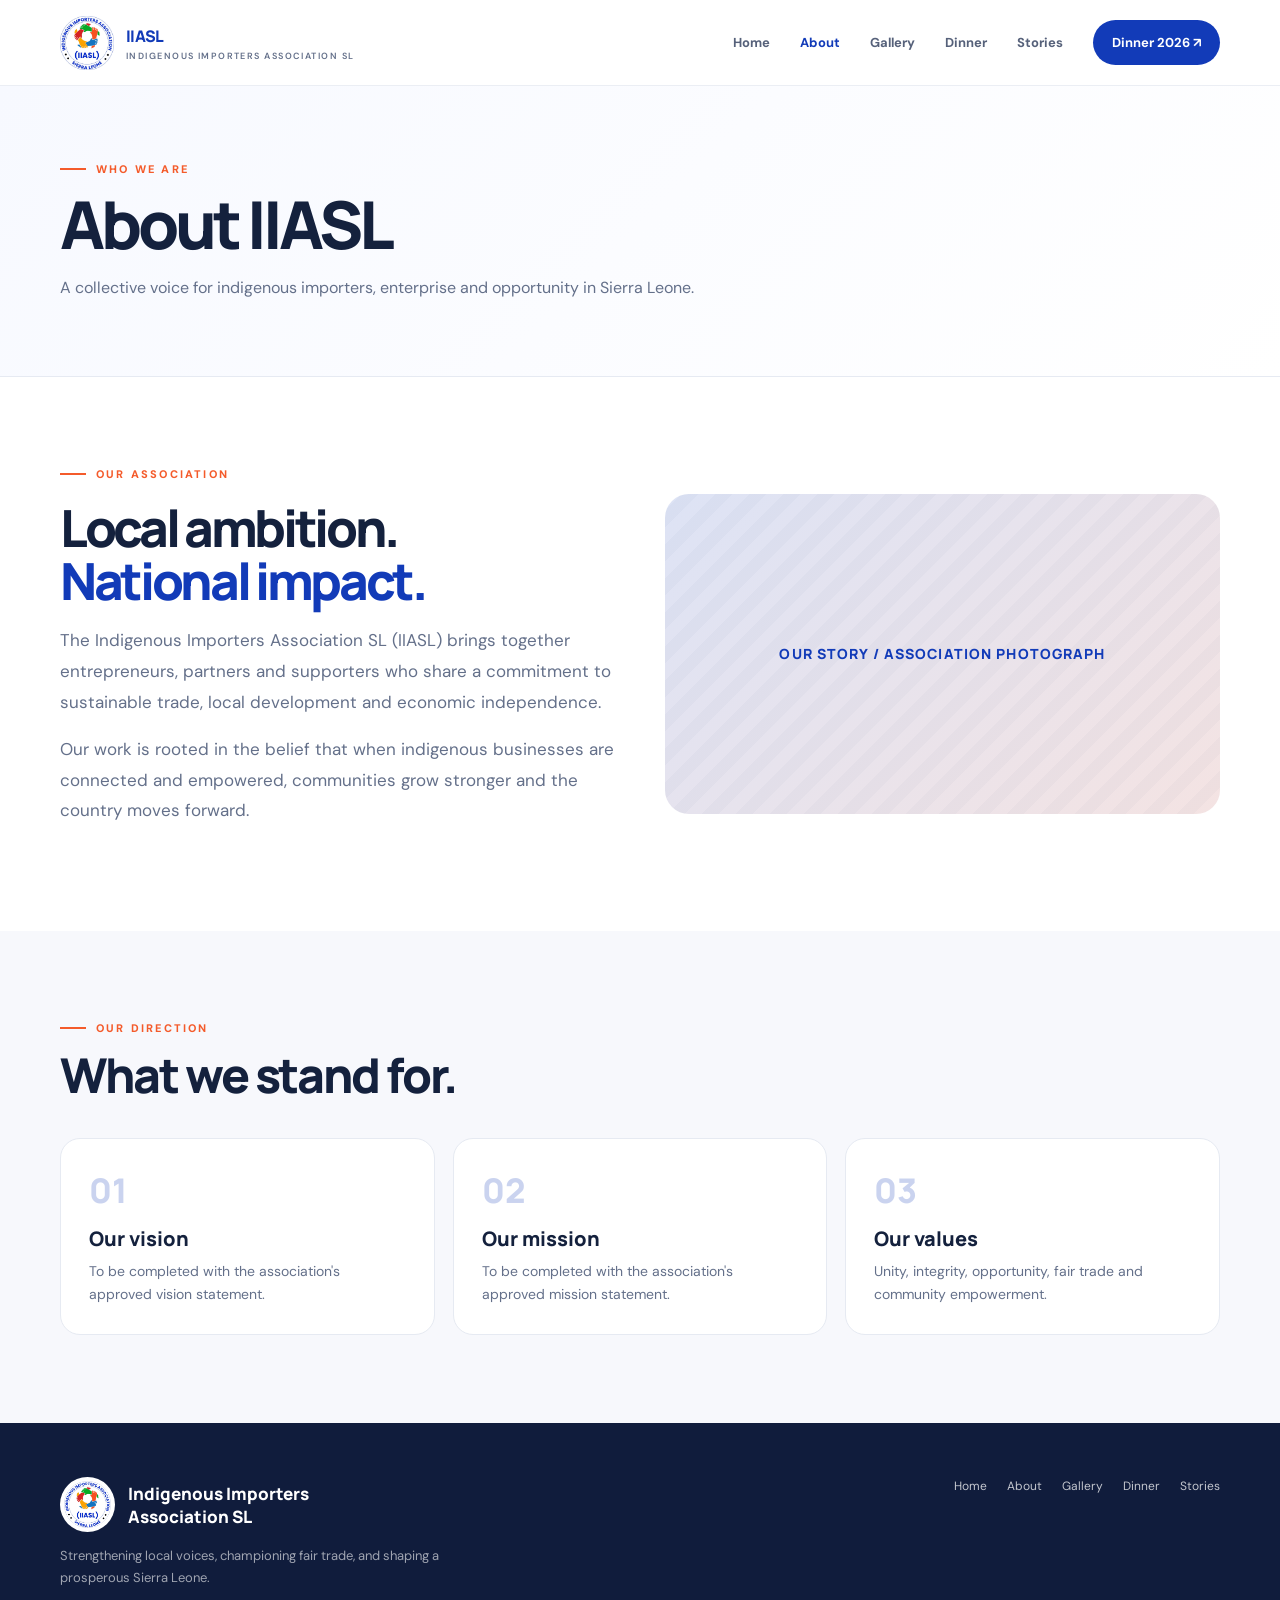
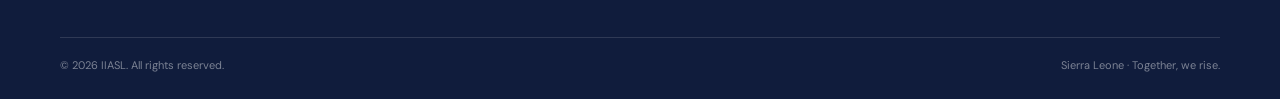
==== about.html @ fd68ba34 "Initial IIASL website layout" ====
<!doctype html><html lang="en"><head><meta charset="utf-8"><meta name="viewport" content="width=device-width,initial-scale=1"><title>About | IIASL</title><link rel="stylesheet" href="assets/styles.css"></head><body>
<header class="site-header"><div class="container header-inner"><a class="brand" href="index.html"><img src="assets/iiasl-logo.jpg" alt="IIASL logo"><span>IIASL<small>INDIGENOUS IMPORTERS ASSOCIATION SL</small></span></a><button class="menu-toggle" aria-label="Open navigation" aria-expanded="false">☰</button><nav class="site-nav"><a href="index.html">Home</a><a class="active" href="about.html">About</a><a href="gallery.html">Gallery</a><a href="dinner.html">Dinner</a><a href="stories.html">Stories</a><a class="nav-cta" href="dinner.html">Dinner 2026 ↗</a></nav></div></header>
<main><section class="page-hero"><div class="container"><div class="eyebrow">Who we are</div><h1>About IIASL</h1><p>A collective voice for indigenous importers, enterprise and opportunity in Sierra Leone.</p></div></section><section class="section"><div class="container content-grid"><div><div class="eyebrow">Our association</div><h2 class="display" style="font-size:clamp(34px,4vw,54px)">Local ambition.<br><span style="color:var(--blue)">National impact.</span></h2><p class="lead">The Indigenous Importers Association SL (IIASL) brings together entrepreneurs, partners and supporters who share a commitment to sustainable trade, local development and economic independence.</p><p class="lead">Our work is rooted in the belief that when indigenous businesses are connected and empowered, communities grow stronger and the country moves forward.</p></div><div class="visual-placeholder">Our story / association photograph</div></div></section><section class="section section-soft"><div class="container"><div class="section-heading"><div><div class="eyebrow">Our direction</div><h2>What we stand for.</h2></div></div><div class="pillars"><article class="pillar"><div class="number">01</div><h3>Our vision</h3><p>To be completed with the association's approved vision statement.</p></article><article class="pillar"><div class="number">02</div><h3>Our mission</h3><p>To be completed with the association's approved mission statement.</p></article><article class="pillar"><div class="number">03</div><h3>Our values</h3><p>Unity, integrity, opportunity, fair trade and community empowerment.</p></article></div></div></section></main>
<footer class="footer"><div class="container"><div class="footer-grid"><div><div class="footer-brand"><img src="assets/iiasl-logo.jpg" alt=""><span>Indigenous Importers<br>Association SL</span></div><p>Strengthening local voices, championing fair trade, and shaping a prosperous Sierra Leone.</p></div><div class="footer-links"><a href="index.html">Home</a><a href="about.html">About</a><a href="gallery.html">Gallery</a><a href="dinner.html">Dinner</a><a href="stories.html">Stories</a></div></div><div class="footer-bottom"><span>© <span data-year></span> IIASL. All rights reserved.</span><span>Sierra Leone · Together, we rise.</span></div></div></footer><script src="assets/site.js"></script></body></html>
---- assets/styles.css ----
@import url('https://fonts.googleapis.com/css2?family=DM+Sans:wght@400;500;600;700&family=Manrope:wght@400;500;600;700;800&display=swap');
:root{--blue:#123bb8;--blue2:#0c2c91;--ink:#14213d;--muted:#64708a;--paper:#f7f8fc;--line:#e6eaf2;--orange:#f45b2b;--green:#13a538;--gold:#f5a800;--white:#fff;--shadow:0 22px 60px rgba(19,43,100,.10)}
*{box-sizing:border-box}html{scroll-behavior:smooth}body{margin:0;background:var(--white);color:var(--ink);font-family:'DM Sans',sans-serif;line-height:1.65}a{color:inherit;text-decoration:none}img{max-width:100%;display:block}.container{width:min(1160px,calc(100% - 48px));margin:auto}.site-header{height:86px;display:flex;align-items:center;border-bottom:1px solid rgba(230,234,242,.8);background:rgba(255,255,255,.94);position:sticky;top:0;z-index:20;backdrop-filter:blur(14px)}.header-inner{display:flex;align-items:center;justify-content:space-between;gap:30px}.brand{display:flex;align-items:center;gap:12px;font-family:Manrope,sans-serif;font-weight:800;letter-spacing:-.04em;color:var(--blue);font-size:16px}.brand img{width:54px;height:54px;object-fit:contain}.brand small{display:block;font:600 9px 'DM Sans';letter-spacing:.16em;color:var(--muted);margin-top:1px}.site-nav{display:flex;align-items:center;gap:30px}.site-nav a{font-size:13px;font-weight:700;color:#56617a;transition:.2s}.site-nav a:hover,.site-nav a.active{color:var(--blue)}.site-nav .nav-cta{padding:12px 19px;background:var(--blue);color:white;border-radius:999px}.menu-toggle{display:none;border:0;background:none;font-size:25px;color:var(--blue)}
.eyebrow{font-size:11px;font-weight:800;letter-spacing:.2em;text-transform:uppercase;color:var(--orange);display:flex;align-items:center;gap:10px}.eyebrow:before{content:'';width:26px;height:2px;background:currentColor}.display{font-family:Manrope,sans-serif;font-weight:800;letter-spacing:-.065em;line-height:1.04;font-size:clamp(42px,6vw,76px);margin:18px 0}.lead{font-size:17px;line-height:1.8;color:var(--muted);max-width:650px}.btn{display:inline-flex;align-items:center;gap:12px;padding:15px 22px;border-radius:999px;font-size:13px;font-weight:800;transition:.2s}.btn-primary{background:var(--blue);color:white;box-shadow:0 12px 24px rgba(18,59,184,.2)}.btn-primary:hover{background:var(--blue2);transform:translateY(-2px)}.btn-outline{border:1px solid #d7deed;color:var(--blue)}.btn-outline:hover{border-color:var(--blue)}.hero{padding:88px 0 78px;background:radial-gradient(circle at 80% 24%,rgba(18,59,184,.08),transparent 28%),linear-gradient(135deg,#fff 0%,#f8faff 100%);overflow:hidden}.hero-grid{display:grid;grid-template-columns:1.05fr .95fr;align-items:center;gap:55px}.hero h1 span{color:var(--blue)}.hero-actions{display:flex;gap:12px;flex-wrap:wrap;margin-top:30px}.hero-art{min-height:430px;position:relative;display:grid;place-items:center}.hero-orbit{width:min(390px,90%);aspect-ratio:1;border:1px solid rgba(18,59,184,.18);border-radius:50%;display:grid;place-items:center;position:relative;background:radial-gradient(circle,#fff 38%,rgba(18,59,184,.04) 39%,transparent 70%)}.hero-orbit:before,.hero-orbit:after{content:'';position:absolute;border:1px dashed rgba(18,59,184,.22);border-radius:50%;inset:28px}.hero-orbit:after{inset:-25px;border-style:solid;opacity:.5}.hero-logo{width:65%;height:65%;object-fit:contain;filter:drop-shadow(0 16px 18px rgba(20,33,61,.1));z-index:1}.float-card{position:absolute;background:white;border:1px solid var(--line);border-radius:16px;padding:14px 18px;box-shadow:var(--shadow);font-size:12px;font-weight:800}.float-card strong{display:block;font:800 20px Manrope;color:var(--blue)}.float-one{left:0;top:65px}.float-two{right:-5px;bottom:60px}.color-dots{display:flex;gap:6px;margin-top:8px}.color-dots i{width:9px;height:9px;border-radius:50%;background:var(--green)}.color-dots i:nth-child(2){background:var(--orange)}.color-dots i:nth-child(3){background:var(--gold)}.color-dots i:nth-child(4){background:var(--blue)}
.section{padding:88px 0}.section-soft{background:var(--paper)}.section-heading{display:flex;align-items:end;justify-content:space-between;gap:30px;margin-bottom:36px}.section-heading h2{font:800 clamp(30px,4vw,48px)/1.1 Manrope;letter-spacing:-.05em;margin:12px 0 0}.section-heading p{max-width:440px;color:var(--muted);margin:0}.pillars{display:grid;grid-template-columns:repeat(3,1fr);gap:18px}.pillar,.info-card{padding:28px;border:1px solid var(--line);border-radius:20px;background:white}.pillar .number{font:800 34px Manrope;color:var(--blue);opacity:.22}.pillar h3,.info-card h3{font:800 20px Manrope;margin:12px 0 8px}.pillar p,.info-card p{color:var(--muted);font-size:14px;margin:0}.event-band{background:var(--blue);color:white;border-radius:26px;padding:42px 48px;display:flex;align-items:center;justify-content:space-between;gap:25px;position:relative;overflow:hidden}.event-band:after{content:'IIASL';position:absolute;right:10%;top:-45px;font:800 150px Manrope;color:rgba(255,255,255,.07)}.event-band>*{position:relative;z-index:1}.event-band .eyebrow{color:#ffc46b}.event-band h2{font:800 clamp(27px,4vw,42px)/1.1 Manrope;letter-spacing:-.05em;margin:10px 0}.event-band p{margin:0;color:rgba(255,255,255,.76)}.event-band .btn{background:white;color:var(--blue);white-space:nowrap}
.page-hero{padding:74px 0 58px;background:linear-gradient(135deg,#f7f9ff,#fff);border-bottom:1px solid var(--line)}.page-hero h1{font:800 clamp(42px,6vw,66px)/1.05 Manrope;letter-spacing:-.06em;margin:12px 0}.page-hero p{max-width:660px;color:var(--muted);font-size:16px}.content-grid{display:grid;grid-template-columns:1fr 1fr;gap:50px;align-items:center}.visual-placeholder{min-height:320px;border-radius:24px;background:linear-gradient(135deg,rgba(18,59,184,.1),rgba(244,91,43,.12)),repeating-linear-gradient(135deg,#f4f6fc,#f4f6fc 12px,#eef1f8 12px,#eef1f8 24px);display:grid;place-items:center;color:var(--blue);font:800 14px Manrope;letter-spacing:.08em;text-transform:uppercase}.story-grid,.gallery-grid{display:grid;grid-template-columns:repeat(3,1fr);gap:18px}.story-card{border:1px solid var(--line);border-radius:18px;overflow:hidden;background:#fff}.story-image{height:190px;background:linear-gradient(135deg,#e8edff,#fff0e8);display:grid;place-items:center;color:#8a96b4;font-size:12px;font-weight:800;letter-spacing:.12em}.story-body{padding:22px}.story-body small{color:var(--orange);font-size:10px;font-weight:800;letter-spacing:.14em;text-transform:uppercase}.story-body h3{font:800 19px Manrope;margin:9px 0}.story-body p{font-size:13px;color:var(--muted);margin:0}.gallery-tile{height:250px;border-radius:18px;background:linear-gradient(145deg,#e7edff,#f9faff);display:grid;place-items:center;color:#8390b2;font-size:11px;font-weight:800;letter-spacing:.13em}.gallery-tile:nth-child(3n+2){background:linear-gradient(145deg,#fff0e8,#fffaf7)}.gallery-tile:nth-child(3n){background:linear-gradient(145deg,#e8f7ec,#f8fff9)}
.dinner-hero{background:var(--blue2);color:white;padding:74px 0 64px;position:relative;overflow:hidden}.dinner-hero:after{content:'';position:absolute;width:520px;height:520px;border:1px solid rgba(255,255,255,.15);border-radius:50%;right:-120px;top:-230px;box-shadow:0 0 0 40px rgba(255,255,255,.03),0 0 0 90px rgba(255,255,255,.025)}.dinner-hero .container{position:relative;z-index:1}.dinner-hero .eyebrow{color:#ffc46b}.dinner-hero h1{font:800 clamp(43px,6vw,72px)/1.02 Manrope;letter-spacing:-.065em;max-width:800px;margin:18px 0}.dinner-hero p{color:rgba(255,255,255,.76);max-width:620px;font-size:16px}.event-meta{display:flex;gap:24px;flex-wrap:wrap;margin:25px 0 0;font-size:13px;font-weight:700;color:#fff}.event-meta span{display:flex;align-items:center;gap:9px}.dinner-layout{display:grid;grid-template-columns:1.15fr .85fr;gap:26px;align-items:start}.program-card,.menu-card{border:1px solid var(--line);border-radius:22px;background:white;padding:30px;box-shadow:0 12px 40px rgba(20,33,61,.04)}.card-kicker{font-size:10px;font-weight:800;letter-spacing:.18em;color:var(--orange);text-transform:uppercase}.program-card h2,.menu-card h2{font:800 29px Manrope;letter-spacing:-.04em;margin:8px 0 24px}.program-list{list-style:none;padding:0;margin:0}.program-list li{display:flex;align-items:center;gap:18px;padding:17px 0;border-top:1px solid var(--line);font-weight:700;font-size:14px}.program-list .step{width:34px;height:34px;border-radius:50%;display:grid;place-items:center;background:#edf1ff;color:var(--blue);font:800 12px Manrope;flex:none}.menu-section{padding:19px 0;border-top:1px solid var(--line)}.menu-section h3{font:800 17px Manrope;margin:0 0 12px}.menu-section ul{padding:0;margin:0;list-style:none;display:grid;gap:8px;color:var(--muted);font-size:14px}.menu-section li:before{content:'✦';color:var(--orange);margin-right:10px;font-size:10px}.dinner-note{margin-top:22px;padding:19px;border-radius:16px;background:#f4f6ff;color:var(--blue);font-size:13px;font-weight:700}.footer{background:#101c3c;color:white;padding:54px 0 25px}.footer-grid{display:flex;justify-content:space-between;gap:35px;align-items:start}.footer-brand{display:flex;gap:13px;align-items:center;font:800 17px Manrope}.footer-brand img{width:55px;height:55px;object-fit:contain;background:white;border-radius:50%;padding:4px}.footer p{color:rgba(255,255,255,.6);font-size:13px;max-width:380px}.footer-links{display:flex;gap:20px;flex-wrap:wrap;font-size:12px;color:rgba(255,255,255,.75)}.footer-bottom{border-top:1px solid rgba(255,255,255,.13);margin-top:36px;padding-top:18px;color:rgba(255,255,255,.45);font-size:11px;display:flex;justify-content:space-between;gap:15px}
@media(max-width:850px){.site-nav{gap:17px}.hero-grid{grid-template-columns:1fr;gap:25px}.hero-art{min-height:360px}.hero-copy{max-width:700px}.dinner-layout{grid-template-columns:1fr}.content-grid{grid-template-columns:1fr}.story-grid,.gallery-grid{grid-template-columns:repeat(2,1fr)}}
@media(max-width:650px){.container{width:min(100% - 34px,1160px)}.site-header{height:72px}.brand img{width:45px;height:45px}.menu-toggle{display:block}.site-nav{display:none;position:absolute;top:71px;left:0;right:0;background:white;padding:20px 24px 24px;border-bottom:1px solid var(--line);box-shadow:var(--shadow);flex-direction:column;align-items:stretch;gap:16px}.site-nav.is-open{display:flex}.site-nav a{padding:5px}.site-nav .nav-cta{text-align:center}.hero{padding:60px 0 40px}.display{font-size:47px}.hero-art{min-height:300px}.float-one{left:-4px;top:35px}.float-two{right:-3px;bottom:32px}.section{padding:62px 0}.section-heading{display:block}.section-heading p{margin-top:14px}.pillars,.story-grid,.gallery-grid{grid-template-columns:1fr}.event-band{padding:30px 25px;display:block}.event-band .btn{margin-top:22px}.page-hero{padding:55px 0 40px}.dinner-hero{padding:60px 0 48px}.program-card,.menu-card{padding:23px}.footer-grid{display:block}.footer-links{margin-top:25px}.footer-bottom{display:block}.footer-bottom span{display:block;margin-top:7px}}
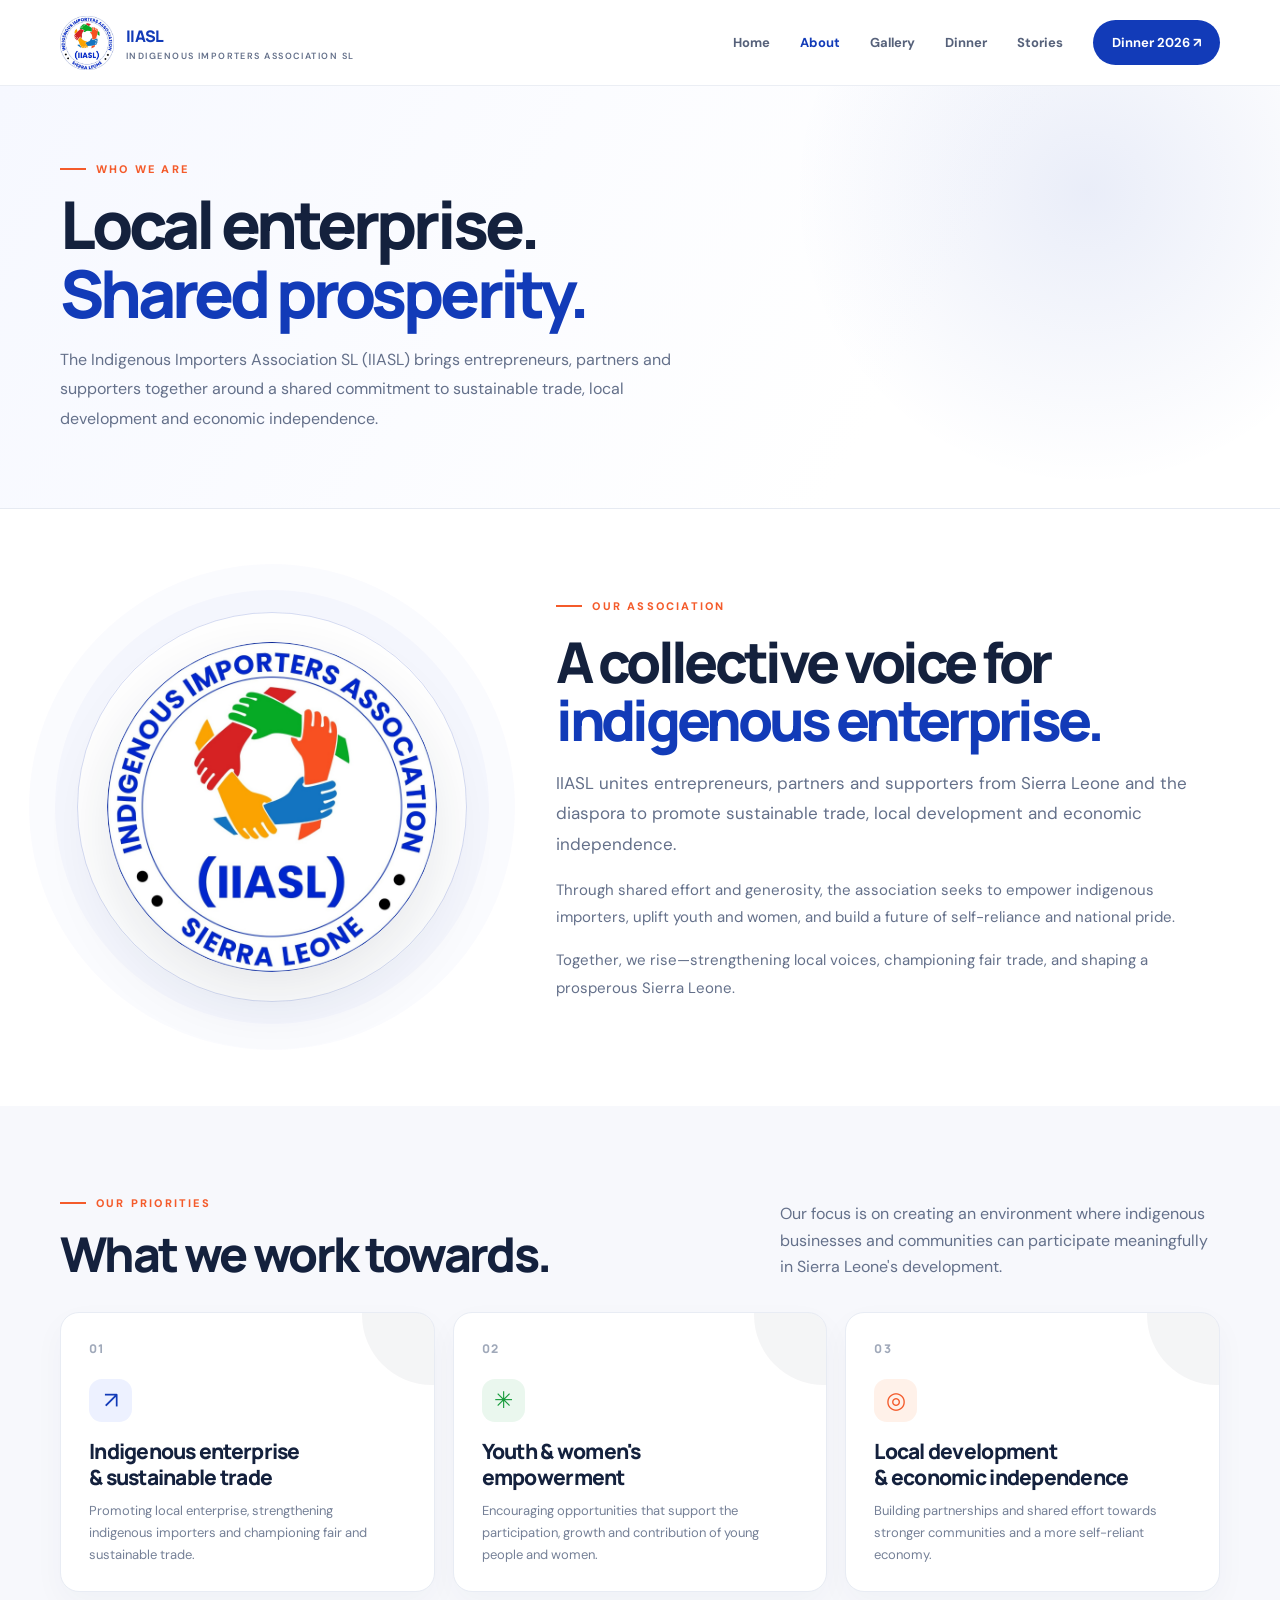
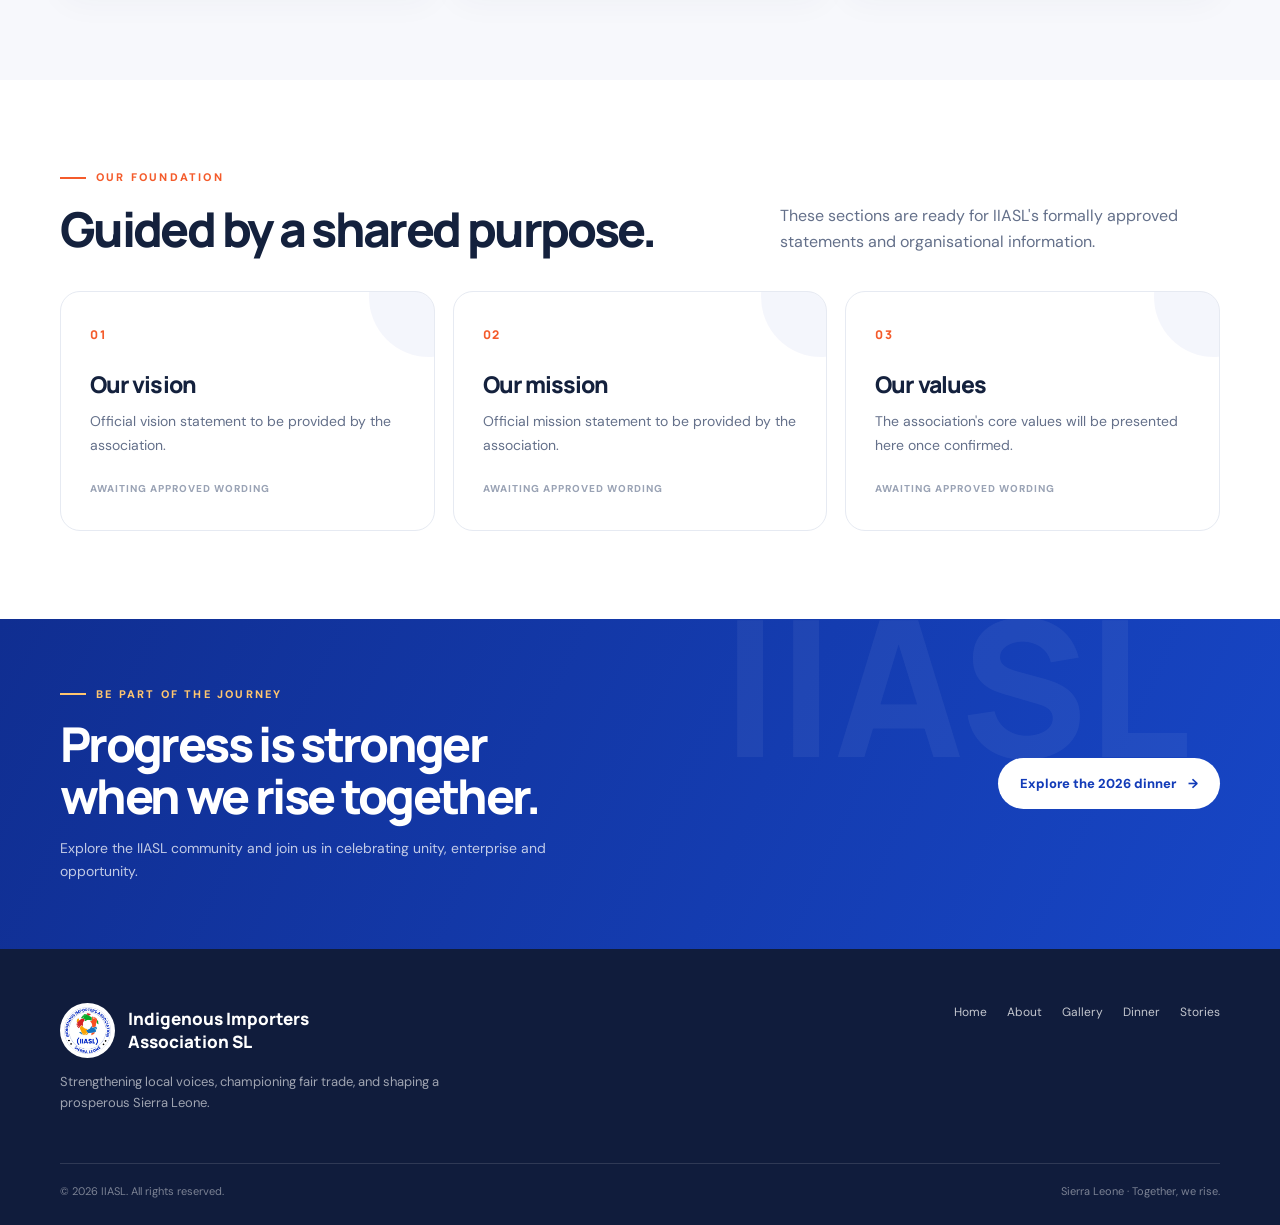
==== commit 4cdb4d1f: "Develop IIASL about page and update dinner details" ====
--- a/about.html
+++ b/about.html
@@ -1,4 +1,74 @@
-<!doctype html><html lang="en"><head><meta charset="utf-8"><meta name="viewport" content="width=device-width,initial-scale=1"><title>About | IIASL</title><link rel="stylesheet" href="assets/styles.css"></head><body>
-<header class="site-header"><div class="container header-inner"><a class="brand" href="index.html"><img src="assets/iiasl-logo.jpg" alt="IIASL logo"><span>IIASL<small>INDIGENOUS IMPORTERS ASSOCIATION SL</small></span></a><button class="menu-toggle" aria-label="Open navigation" aria-expanded="false">☰</button><nav class="site-nav"><a href="index.html">Home</a><a class="active" href="about.html">About</a><a href="gallery.html">Gallery</a><a href="dinner.html">Dinner</a><a href="stories.html">Stories</a><a class="nav-cta" href="dinner.html">Dinner 2026 ↗</a></nav></div></header>
-<main><section class="page-hero"><div class="container"><div class="eyebrow">Who we are</div><h1>About IIASL</h1><p>A collective voice for indigenous importers, enterprise and opportunity in Sierra Leone.</p></div></section><section class="section"><div class="container content-grid"><div><div class="eyebrow">Our association</div><h2 class="display" style="font-size:clamp(34px,4vw,54px)">Local ambition.<br><span style="color:var(--blue)">National impact.</span></h2><p class="lead">The Indigenous Importers Association SL (IIASL) brings together entrepreneurs, partners and supporters who share a commitment to sustainable trade, local development and economic independence.</p><p class="lead">Our work is rooted in the belief that when indigenous businesses are connected and empowered, communities grow stronger and the country moves forward.</p></div><div class="visual-placeholder">Our story / association photograph</div></div></section><section class="section section-soft"><div class="container"><div class="section-heading"><div><div class="eyebrow">Our direction</div><h2>What we stand for.</h2></div></div><div class="pillars"><article class="pillar"><div class="number">01</div><h3>Our vision</h3><p>To be completed with the association's approved vision statement.</p></article><article class="pillar"><div class="number">02</div><h3>Our mission</h3><p>To be completed with the association's approved mission statement.</p></article><article class="pillar"><div class="number">03</div><h3>Our values</h3><p>Unity, integrity, opportunity, fair trade and community empowerment.</p></article></div></div></section></main>
-<footer class="footer"><div class="container"><div class="footer-grid"><div><div class="footer-brand"><img src="assets/iiasl-logo.jpg" alt=""><span>Indigenous Importers<br>Association SL</span></div><p>Strengthening local voices, championing fair trade, and shaping a prosperous Sierra Leone.</p></div><div class="footer-links"><a href="index.html">Home</a><a href="about.html">About</a><a href="gallery.html">Gallery</a><a href="dinner.html">Dinner</a><a href="stories.html">Stories</a></div></div><div class="footer-bottom"><span>© <span data-year></span> IIASL. All rights reserved.</span><span>Sierra Leone · Together, we rise.</span></div></div></footer><script src="assets/site.js"></script></body></html>
+<!doctype html>
+<html lang="en">
+<head>
+  <meta charset="utf-8">
+  <meta name="viewport" content="width=device-width,initial-scale=1">
+  <meta name="description" content="Learn about the Indigenous Importers Association SL, its purpose and priorities for indigenous enterprise, sustainable trade and community empowerment.">
+  <meta name="theme-color" content="#123bb8">
+  <title>About IIASL | Indigenous Importers Association SL</title>
+  <link rel="stylesheet" href="assets/styles.css">
+</head>
+<body>
+<header class="site-header">
+  <div class="container header-inner">
+    <a class="brand" href="index.html" aria-label="IIASL home"><img src="assets/iiasl-logo.jpg" alt="IIASL logo"><span>IIASL<small>INDIGENOUS IMPORTERS ASSOCIATION SL</small></span></a>
+    <button class="menu-toggle" aria-label="Open navigation" aria-expanded="false">☰</button>
+    <nav class="site-nav" aria-label="Main navigation">
+      <a href="index.html">Home</a><a class="active" aria-current="page" href="about.html">About</a><a href="gallery.html">Gallery</a><a href="dinner.html">Dinner</a><a href="stories.html">Stories</a><a class="nav-cta" href="dinner.html">Dinner 2026 ↗</a>
+    </nav>
+  </div>
+</header>
+<main>
+  <section class="page-hero about-hero">
+    <div class="container">
+      <div class="eyebrow">Who we are</div>
+      <h1>Local enterprise.<br><span>Shared prosperity.</span></h1>
+      <p>The Indigenous Importers Association SL (IIASL) brings entrepreneurs, partners and supporters together around a shared commitment to sustainable trade, local development and economic independence.</p>
+    </div>
+  </section>
+
+  <section class="section about-intro-section">
+    <div class="container about-intro-grid">
+      <div class="about-emblem-wrap"><div class="about-emblem-ring"></div><img src="assets/iiasl-logo.jpg" alt="Indigenous Importers Association SL emblem"></div>
+      <div class="about-intro-copy">
+        <div class="eyebrow">Our association</div>
+        <h2 class="display">A collective voice for <span>indigenous enterprise.</span></h2>
+        <p class="lead">IIASL unites entrepreneurs, partners and supporters from Sierra Leone and the diaspora to promote sustainable trade, local development and economic independence.</p>
+        <p>Through shared effort and generosity, the association seeks to empower indigenous importers, uplift youth and women, and build a future of self-reliance and national pride.</p>
+        <p>Together, we rise—strengthening local voices, championing fair trade, and shaping a prosperous Sierra Leone.</p>
+      </div>
+    </div>
+  </section>
+
+  <section class="section section-soft about-priorities">
+    <div class="container">
+      <div class="section-heading"><div><div class="eyebrow">Our priorities</div><h2>What we work towards.</h2></div><p>Our focus is on creating an environment where indigenous businesses and communities can participate meaningfully in Sierra Leone's development.</p></div>
+      <div class="focus-grid">
+        <article class="focus-card focus-card-blue"><div class="focus-number">01</div><div class="focus-symbol" aria-hidden="true">↗</div><h3>Indigenous enterprise<br>&amp; sustainable trade</h3><p>Promoting local enterprise, strengthening indigenous importers and championing fair and sustainable trade.</p></article>
+        <article class="focus-card focus-card-green"><div class="focus-number">02</div><div class="focus-symbol" aria-hidden="true">✳</div><h3>Youth &amp; women's<br>empowerment</h3><p>Encouraging opportunities that support the participation, growth and contribution of young people and women.</p></article>
+        <article class="focus-card focus-card-orange"><div class="focus-number">03</div><div class="focus-symbol" aria-hidden="true">◎</div><h3>Local development<br>&amp; economic independence</h3><p>Building partnerships and shared effort towards stronger communities and a more self-reliant economy.</p></article>
+      </div>
+    </div>
+  </section>
+
+  <section class="section about-framework">
+    <div class="container">
+      <div class="section-heading"><div><div class="eyebrow">Our foundation</div><h2>Guided by a shared purpose.</h2></div><p>These sections are ready for IIASL's formally approved statements and organisational information.</p></div>
+      <div class="foundation-grid">
+        <article class="foundation-card"><span>01</span><h3>Our vision</h3><p class="pending-copy">Official vision statement to be provided by the association.</p><small>Awaiting approved wording</small></article>
+        <article class="foundation-card"><span>02</span><h3>Our mission</h3><p class="pending-copy">Official mission statement to be provided by the association.</p><small>Awaiting approved wording</small></article>
+        <article class="foundation-card"><span>03</span><h3>Our values</h3><p class="pending-copy">The association's core values will be presented here once confirmed.</p><small>Awaiting approved wording</small></article>
+      </div>
+    </div>
+  </section>
+
+  <section class="about-cta">
+    <div class="container about-cta-inner"><div><div class="eyebrow">Be part of the journey</div><h2>Progress is stronger<br>when we rise together.</h2><p>Explore the IIASL community and join us in celebrating unity, enterprise and opportunity.</p></div><a class="btn btn-light" href="dinner.html">Explore the 2026 dinner <span>→</span></a></div>
+  </section>
+</main>
+<footer class="footer">
+  <div class="container"><div class="footer-grid"><div><div class="footer-brand"><img src="assets/iiasl-logo.jpg" alt=""><span>Indigenous Importers<br>Association SL</span></div><p>Strengthening local voices, championing fair trade, and shaping a prosperous Sierra Leone.</p></div><div class="footer-links"><a href="index.html">Home</a><a href="about.html">About</a><a href="gallery.html">Gallery</a><a href="dinner.html">Dinner</a><a href="stories.html">Stories</a></div></div><div class="footer-bottom"><span>© <span data-year></span> IIASL. All rights reserved.</span><span>Sierra Leone · Together, we rise.</span></div></div>
+</footer>
+<script src="assets/site.js"></script>
+</body>
+</html>
--- a/assets/styles.css
+++ b/assets/styles.css
@@ -7,3 +7,95 @@
 .dinner-hero{background:var(--blue2);color:white;padding:74px 0 64px;position:relative;overflow:hidden}.dinner-hero:after{content:'';position:absolute;width:520px;height:520px;border:1px solid rgba(255,255,255,.15);border-radius:50%;right:-120px;top:-230px;box-shadow:0 0 0 40px rgba(255,255,255,.03),0 0 0 90px rgba(255,255,255,.025)}.dinner-hero .container{position:relative;z-index:1}.dinner-hero .eyebrow{color:#ffc46b}.dinner-hero h1{font:800 clamp(43px,6vw,72px)/1.02 Manrope;letter-spacing:-.065em;max-width:800px;margin:18px 0}.dinner-hero p{color:rgba(255,255,255,.76);max-width:620px;font-size:16px}.event-meta{display:flex;gap:24px;flex-wrap:wrap;margin:25px 0 0;font-size:13px;font-weight:700;color:#fff}.event-meta span{display:flex;align-items:center;gap:9px}.dinner-layout{display:grid;grid-template-columns:1.15fr .85fr;gap:26px;align-items:start}.program-card,.menu-card{border:1px solid var(--line);border-radius:22px;background:white;padding:30px;box-shadow:0 12px 40px rgba(20,33,61,.04)}.card-kicker{font-size:10px;font-weight:800;letter-spacing:.18em;color:var(--orange);text-transform:uppercase}.program-card h2,.menu-card h2{font:800 29px Manrope;letter-spacing:-.04em;margin:8px 0 24px}.program-list{list-style:none;padding:0;margin:0}.program-list li{display:flex;align-items:center;gap:18px;padding:17px 0;border-top:1px solid var(--line);font-weight:700;font-size:14px}.program-list .step{width:34px;height:34px;border-radius:50%;display:grid;place-items:center;background:#edf1ff;color:var(--blue);font:800 12px Manrope;flex:none}.menu-section{padding:19px 0;border-top:1px solid var(--line)}.menu-section h3{font:800 17px Manrope;margin:0 0 12px}.menu-section ul{padding:0;margin:0;list-style:none;display:grid;gap:8px;color:var(--muted);font-size:14px}.menu-section li:before{content:'✦';color:var(--orange);margin-right:10px;font-size:10px}.dinner-note{margin-top:22px;padding:19px;border-radius:16px;background:#f4f6ff;color:var(--blue);font-size:13px;font-weight:700}.footer{background:#101c3c;color:white;padding:54px 0 25px}.footer-grid{display:flex;justify-content:space-between;gap:35px;align-items:start}.footer-brand{display:flex;gap:13px;align-items:center;font:800 17px Manrope}.footer-brand img{width:55px;height:55px;object-fit:contain;background:white;border-radius:50%;padding:4px}.footer p{color:rgba(255,255,255,.6);font-size:13px;max-width:380px}.footer-links{display:flex;gap:20px;flex-wrap:wrap;font-size:12px;color:rgba(255,255,255,.75)}.footer-bottom{border-top:1px solid rgba(255,255,255,.13);margin-top:36px;padding-top:18px;color:rgba(255,255,255,.45);font-size:11px;display:flex;justify-content:space-between;gap:15px}
 @media(max-width:850px){.site-nav{gap:17px}.hero-grid{grid-template-columns:1fr;gap:25px}.hero-art{min-height:360px}.hero-copy{max-width:700px}.dinner-layout{grid-template-columns:1fr}.content-grid{grid-template-columns:1fr}.story-grid,.gallery-grid{grid-template-columns:repeat(2,1fr)}}
 @media(max-width:650px){.container{width:min(100% - 34px,1160px)}.site-header{height:72px}.brand img{width:45px;height:45px}.menu-toggle{display:block}.site-nav{display:none;position:absolute;top:71px;left:0;right:0;background:white;padding:20px 24px 24px;border-bottom:1px solid var(--line);box-shadow:var(--shadow);flex-direction:column;align-items:stretch;gap:16px}.site-nav.is-open{display:flex}.site-nav a{padding:5px}.site-nav .nav-cta{text-align:center}.hero{padding:60px 0 40px}.display{font-size:47px}.hero-art{min-height:300px}.float-one{left:-4px;top:35px}.float-two{right:-3px;bottom:32px}.section{padding:62px 0}.section-heading{display:block}.section-heading p{margin-top:14px}.pillars,.story-grid,.gallery-grid{grid-template-columns:1fr}.event-band{padding:30px 25px;display:block}.event-band .btn{margin-top:22px}.page-hero{padding:55px 0 40px}.dinner-hero{padding:60px 0 48px}.program-card,.menu-card{padding:23px}.footer-grid{display:block}.footer-links{margin-top:25px}.footer-bottom{display:block}.footer-bottom span{display:block;margin-top:7px}}
+
+/* Homepage refresh: contemporary institutional design with subtle Sierra Leonean brand accents */
+.home-hero{position:relative;overflow:hidden;padding:76px 0 0;background:linear-gradient(118deg,#f8faff 0%,#fff 53%,#f3f6ff 100%)}
+.hero-pattern{position:absolute;inset:0;pointer-events:none;opacity:.28;background-image:radial-gradient(rgba(18,59,184,.17) .8px,transparent .8px);background-size:22px 22px;mask-image:linear-gradient(90deg,transparent 35%,#000 100%)}
+.home-hero-grid{position:relative;z-index:1;display:grid;grid-template-columns:1.08fr .92fr;align-items:center;gap:45px;padding-bottom:65px}
+.home-hero-copy h1{font:800 clamp(39px,5vw,65px)/1.08 Manrope,sans-serif;letter-spacing:-.065em;color:var(--ink);margin:20px 0 22px;max-width:720px}
+.home-hero-copy h1 span{color:var(--blue)}
+.home-intro{max-width:640px;color:#53617b;font-size:16px;line-height:1.8;margin:0 0 12px}
+.home-intro-secondary{font-size:14px;line-height:1.8;color:#778198}
+.home-hero-copy .hero-actions{margin-top:27px}
+.hero-signoff{display:flex;align-items:center;gap:10px;margin-top:28px;color:#7a8498;font-size:11px;font-weight:700;letter-spacing:.04em}
+.signoff-mark{height:2px;width:30px;background:var(--orange)}
+.home-hero-visual{min-height:480px;position:relative;display:grid;place-items:center}
+.logo-panel{position:relative;z-index:2;width:min(340px,74%);aspect-ratio:1;background:#fff;border-radius:50%;display:grid;place-items:center;padding:23px;box-shadow:0 25px 80px rgba(20,42,105,.14);border:1px solid rgba(18,59,184,.12)}
+.logo-panel img{width:100%;height:100%;object-fit:contain;border-radius:50%}
+.visual-ring{position:absolute;border-radius:50%;border:1px solid rgba(18,59,184,.17)}
+.visual-ring-outer{width:440px;height:440px;max-width:100%;max-height:100%;box-shadow:0 0 0 24px rgba(18,59,184,.025),0 0 0 52px rgba(18,59,184,.018)}
+.visual-ring-inner{width:375px;height:375px;border-style:dashed;opacity:.65}
+.visual-label{position:absolute;z-index:3;background:#fff;border:1px solid #e7ebf4;padding:12px 16px;border-radius:999px;box-shadow:0 12px 35px rgba(20,33,61,.09);font-size:11px;font-weight:800;color:#35415c;display:flex;align-items:center;gap:9px;white-space:nowrap}
+.label-top{top:68px;left:0}.label-bottom{bottom:68px;right:-3px}
+.label-dot{width:8px;height:8px;border-radius:50%;display:inline-block}.green-dot{background:var(--green)}.orange-dot{background:var(--orange)}
+.visual-accent{position:absolute;width:13px;height:13px;border-radius:4px;transform:rotate(45deg)}
+.accent-blue{right:12%;top:19%;background:var(--blue)}.accent-green{left:14%;bottom:22%;background:var(--green)}.accent-orange{right:16%;bottom:16%;background:var(--orange)}
+.hero-bottom-line{border-top:1px solid rgba(18,59,184,.1);position:relative;z-index:1}
+.hero-bottom-line .container{min-height:49px;display:flex;justify-content:space-between;align-items:center;gap:15px;color:#8791a7;font-size:9px;font-weight:800;letter-spacing:.18em}
+.who-section{padding-top:76px;padding-bottom:76px}
+.who-grid{display:grid;grid-template-columns:.85fr 1.15fr;gap:70px;align-items:start}
+.who-heading h2,.section-heading h2{font:800 clamp(32px,4vw,48px)/1.12 Manrope,sans-serif;letter-spacing:-.055em;margin:15px 0 0;color:var(--ink)}
+.who-heading h2 span{color:var(--blue)}
+.who-copy{max-width:650px;border-left:2px solid #e7ebf5;padding-left:30px}
+.who-copy p{color:#68748c;font-size:15px;line-height:1.85;margin:0 0 14px}
+.text-link{display:inline-flex;align-items:center;gap:12px;margin-top:8px;color:var(--blue);font-size:13px;font-weight:800}
+.text-link span{font-size:18px;transition:transform .2s}.text-link:hover span{transform:translateX(4px)}
+.focus-section{background:#f6f8fd;padding-top:80px;padding-bottom:90px}
+.focus-heading{margin-bottom:34px}.focus-heading h2{margin-top:13px}
+.focus-grid{display:grid;grid-template-columns:repeat(3,1fr);gap:18px}
+.focus-card{position:relative;min-height:280px;padding:27px 28px 25px;border-radius:19px;background:#fff;border:1px solid #e8ecf4;overflow:hidden;box-shadow:0 12px 32px rgba(22,43,91,.035)}
+.focus-card:after{content:'';position:absolute;width:140px;height:140px;border-radius:50%;right:-68px;top:-68px;background:currentColor;opacity:.045}
+.focus-number{font:800 12px Manrope;letter-spacing:.12em;color:#a0a9ba}
+.focus-symbol{width:43px;height:43px;display:grid;place-items:center;border-radius:13px;background:#edf1ff;color:var(--blue);font-size:23px;margin-top:22px}
+.focus-card h3{font:800 21px/1.2 Manrope;letter-spacing:-.035em;margin:17px 0 10px;color:var(--ink)}
+.focus-card p{font-size:13px;line-height:1.7;color:#758097;margin:0;max-width:300px}
+.focus-card>a{display:inline-flex;gap:10px;align-items:center;margin-top:18px;font-size:11px;font-weight:800;color:var(--blue)}
+.focus-card>a span{font-size:17px}.focus-card-green .focus-symbol{background:#eaf7ee;color:#159b3a}.focus-card-green>a{color:#159b3a}.focus-card-orange .focus-symbol{background:#fff1e9;color:var(--orange)}.focus-card-orange>a{color:var(--orange)}
+.dinner-feature{position:relative;overflow:hidden;background:linear-gradient(115deg,#102e91,#1746c6);color:#fff;padding:70px 0}
+.dinner-feature:before{content:'';position:absolute;width:570px;height:570px;border:1px solid rgba(255,255,255,.13);border-radius:50%;right:-120px;top:-290px;box-shadow:0 0 0 38px rgba(255,255,255,.025),0 0 0 80px rgba(255,255,255,.02)}
+.dinner-feature-inner{position:relative;z-index:1;display:grid;grid-template-columns:1.2fr .8fr;align-items:center;gap:45px}
+.dinner-feature .eyebrow{color:#ffc66f}.dinner-feature h2{font:800 clamp(33px,4.5vw,52px)/1.08 Manrope;letter-spacing:-.055em;margin:17px 0}.dinner-feature h2 span{color:#dce5ff}
+.dinner-feature-copy>p{max-width:570px;color:rgba(255,255,255,.76);font-size:15px;line-height:1.8}
+.dinner-feature-meta{display:flex;flex-wrap:wrap;gap:22px;margin:23px 0 27px;font-size:12px;font-weight:700;color:#fff}
+.btn-light{background:#fff;color:var(--blue)}.btn-light:hover{background:#f0f3ff;transform:translateY(-2px)}
+.dinner-feature-mark{display:grid;place-items:center;min-height:280px}
+.mark-circle{width:235px;height:235px;border:1px solid rgba(255,255,255,.42);border-radius:50%;display:flex;flex-direction:column;align-items:center;justify-content:center;position:relative;outline:1px dashed rgba(255,255,255,.32);outline-offset:12px}
+.mark-circle:before,.mark-circle:after{content:'';position:absolute;width:9px;height:9px;border-radius:50%;background:#f5a800;top:18px;left:40px}.mark-circle:after{left:auto;right:40px;background:#20b34a}
+.mark-circle span{font:800 28px Manrope;letter-spacing:.1em}.mark-circle strong{font:800 65px/.95 Manrope;color:#dce5ff;letter-spacing:-.07em}.mark-circle small{font-size:9px;font-weight:800;letter-spacing:.2em;margin-top:12px;color:#ffc66f}
+.stories-preview{padding-top:82px;padding-bottom:88px}
+.stories-invite{display:flex;align-items:center;gap:22px;padding:27px 30px;border:1px solid var(--line);border-radius:20px;background:linear-gradient(110deg,#fbfcff,#fff);box-shadow:0 12px 32px rgba(22,43,91,.035)}
+.stories-invite-icon{width:48px;height:48px;display:grid;place-items:center;border-radius:15px;background:#fff1e9;color:var(--orange);font-size:24px;flex:none}
+.stories-invite>div:nth-child(2){flex:1}.stories-invite h3{font:800 19px Manrope;margin:0 0 5px}.stories-invite p{font-size:13px;color:var(--muted);margin:0;line-height:1.7}.stories-invite .btn{padding:12px 17px;white-space:nowrap}
+.stories-all{align-self:end;white-space:nowrap}
+@media(max-width:850px){.home-hero-grid{grid-template-columns:1fr;gap:15px}.home-hero-copy{max-width:740px}.home-hero-visual{min-height:410px}.who-grid{gap:35px}.dinner-feature-inner{grid-template-columns:1fr .65fr}.label-top{left:7%}.label-bottom{right:4%}}
+@media(max-width:650px){.home-hero{padding-top:55px}.home-hero-grid{padding-bottom:35px}.home-hero-copy h1{font-size:clamp(39px,11vw,51px)}.home-intro{font-size:14px}.home-hero-visual{min-height:320px}.logo-panel{width:min(245px,70%);padding:16px}.visual-ring-outer{width:310px;height:310px}.visual-ring-inner{width:270px;height:270px}.label-top{top:28px;left:-3px}.label-bottom{bottom:28px;right:-3px}.visual-label{font-size:9px;padding:9px 11px}.hero-bottom-line .container{font-size:8px;letter-spacing:.1em}.hero-bottom-line .container span:last-child{text-align:right}.who-section{padding-top:58px;padding-bottom:60px}.who-grid{grid-template-columns:1fr;gap:22px}.who-copy{padding-left:19px}.focus-section{padding:60px 0}.focus-grid{grid-template-columns:1fr}.focus-card{min-height:245px}.dinner-feature{padding:58px 0}.dinner-feature-inner{grid-template-columns:1fr}.dinner-feature-mark{min-height:220px;margin-top:5px}.mark-circle{width:190px;height:190px}.mark-circle strong{font-size:53px}.stories-preview{padding:60px 0}.stories-preview .section-heading{display:flex;align-items:end}.stories-invite{align-items:flex-start;flex-wrap:wrap;padding:23px}.stories-invite>div:nth-child(2){min-width:calc(100% - 75px)}.stories-invite .btn{margin-left:70px}.stories-all{font-size:11px}}
+
+/* About page refinement */
+.about-hero{background:radial-gradient(circle at 85% 25%,rgba(18,59,184,.09),transparent 26%),linear-gradient(120deg,#f6f8ff,#fff 70%)}
+.about-hero h1 span{color:var(--blue)}
+.about-hero p{line-height:1.85}
+.about-intro-grid{display:grid;grid-template-columns:.78fr 1.22fr;gap:72px;align-items:center}
+.about-emblem-wrap{min-height:390px;position:relative;display:grid;place-items:center}
+.about-emblem-wrap img{position:relative;z-index:1;width:min(330px,78%);aspect-ratio:1;object-fit:contain;border-radius:50%;box-shadow:0 24px 65px rgba(20,33,61,.11)}
+.about-emblem-ring{position:absolute;width:min(390px,96%);aspect-ratio:1;border:1px solid rgba(18,59,184,.18);border-radius:50%;box-shadow:0 0 0 22px rgba(18,59,184,.025),0 0 0 48px rgba(18,59,184,.018)}
+.about-intro-copy .display{font-size:clamp(36px,4.4vw,58px);max-width:650px}
+.about-intro-copy .display span{color:var(--blue)}
+.about-intro-copy>p:not(.lead){color:var(--muted);font-size:15px;line-height:1.85;max-width:650px}
+.about-priorities .section-heading{margin-bottom:32px}
+.foundation-grid{display:grid;grid-template-columns:repeat(3,1fr);gap:18px}
+.foundation-card{padding:29px;border:1px solid var(--line);border-radius:20px;background:#fff;min-height:225px;position:relative;overflow:hidden}
+.foundation-card:after{content:'';position:absolute;width:120px;height:120px;border-radius:50%;right:-55px;top:-55px;background:var(--blue);opacity:.045}
+.foundation-card>span{font:800 12px Manrope;letter-spacing:.14em;color:var(--orange)}
+.foundation-card h3{font:800 23px Manrope;letter-spacing:-.04em;margin:20px 0 10px}
+.foundation-card p{font-size:14px;color:var(--muted);line-height:1.7;margin:0 0 17px}
+.foundation-card small{font-size:10px;font-weight:800;letter-spacing:.1em;text-transform:uppercase;color:#9aa3b5}
+.about-cta{background:linear-gradient(115deg,#102e91,#1746c6);color:#fff;padding:66px 0;overflow:hidden;position:relative}
+.about-cta:after{content:'IIASL';position:absolute;right:7%;top:-65px;font:800 190px Manrope;color:rgba(255,255,255,.055)}
+.about-cta-inner{display:flex;align-items:center;justify-content:space-between;gap:35px;position:relative;z-index:1}
+.about-cta .eyebrow{color:#ffc66f}
+.about-cta h2{font:800 clamp(31px,4vw,48px)/1.08 Manrope;letter-spacing:-.055em;margin:15px 0}
+.about-cta p{color:rgba(255,255,255,.74);font-size:14px;max-width:560px;margin:0}
+.about-cta .btn{background:#fff;color:var(--blue);white-space:nowrap}
+.drinks-section{background:linear-gradient(90deg,#f8faff,transparent);border-radius:12px;padding-left:14px;padding-right:14px}
+@media(max-width:850px){.about-intro-grid{grid-template-columns:1fr;gap:25px}.about-emblem-wrap{min-height:320px}.about-emblem-wrap img{width:260px}.about-emblem-ring{width:310px}.foundation-grid{grid-template-columns:1fr 1fr}.about-cta-inner{align-items:flex-start}}
+@media(max-width:650px){.about-intro-grid{gap:8px}.about-emblem-wrap{min-height:280px}.about-emblem-wrap img{width:225px}.about-emblem-ring{width:265px}.foundation-grid{grid-template-columns:1fr}.about-cta{padding:55px 0}.about-cta-inner{display:block}.about-cta .btn{margin-top:24px}.drinks-section{padding-left:12px;padding-right:12px}}
